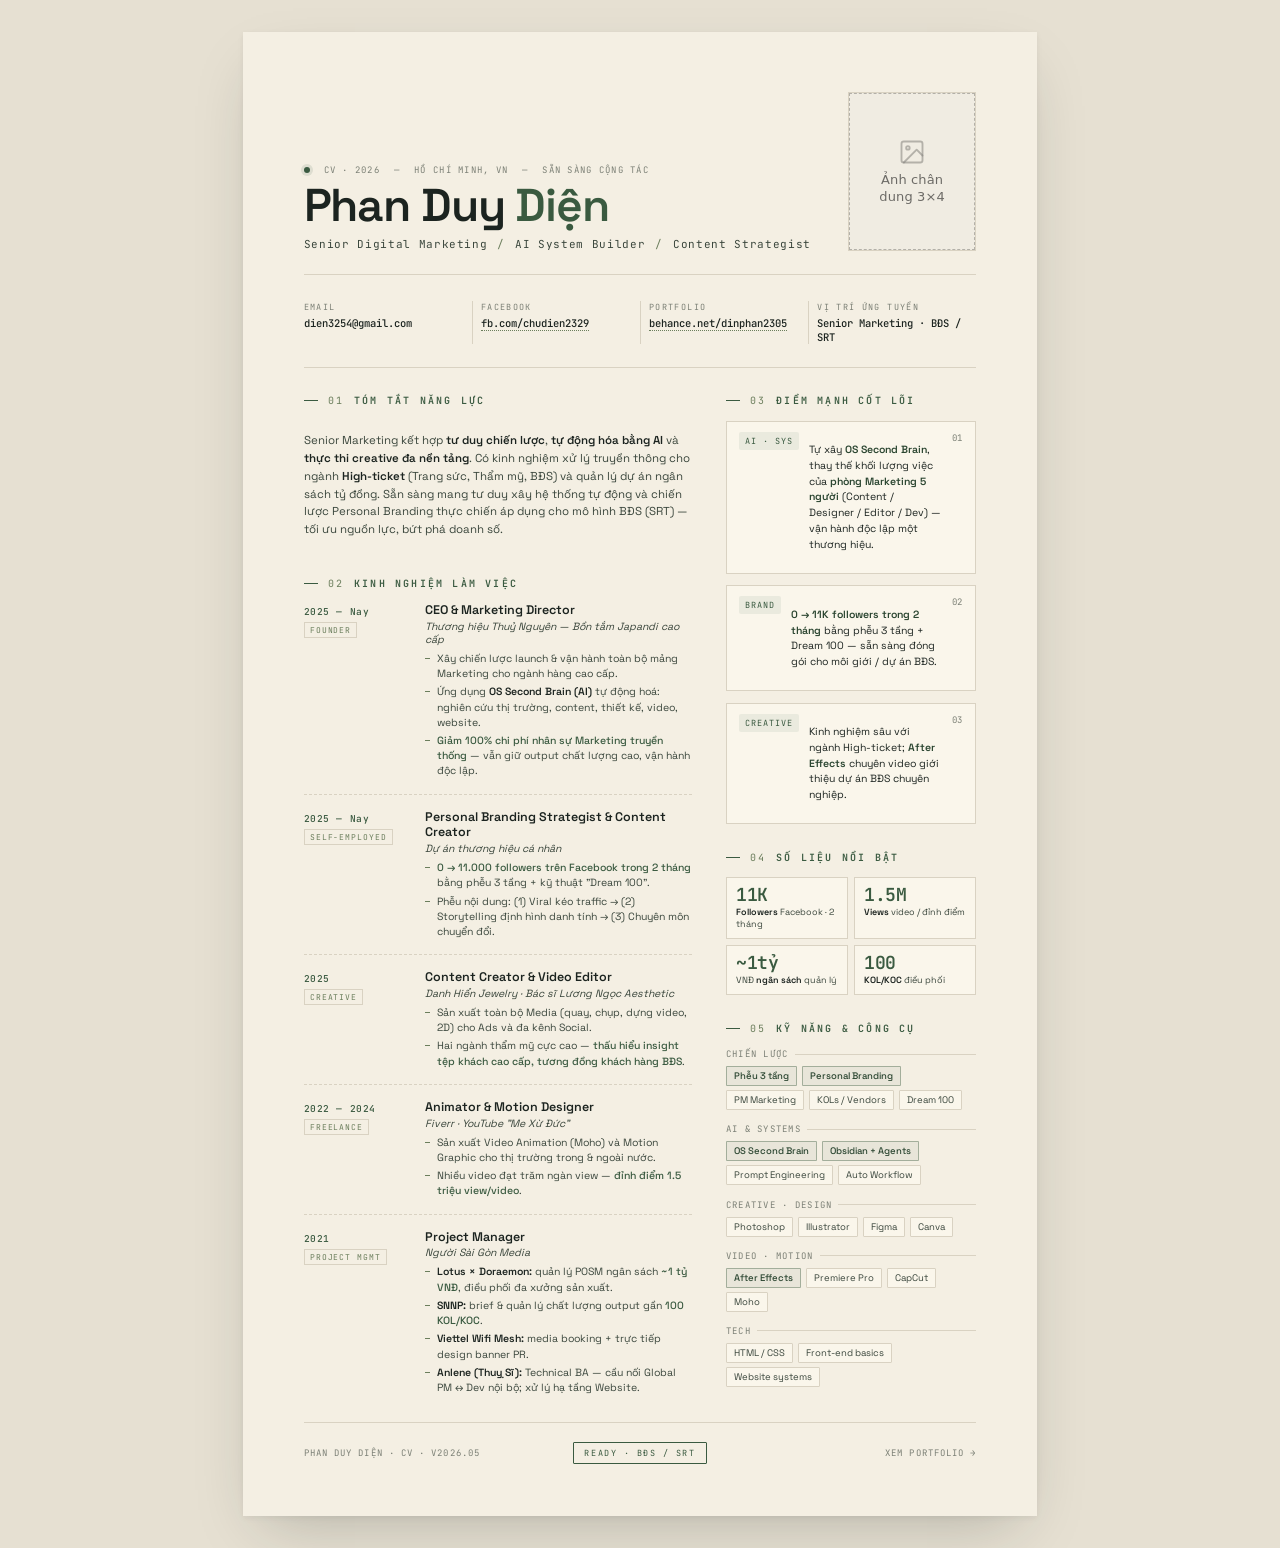
==== CV Phan Duy Dien-print.html @ 6ca37a7d "Initial commit: CV & Portfolio — Phan Duy Diện Static site with CV (print-ready) and interactive Por" ====
<!doctype html>
<html lang="vi">
<head>
<meta charset="utf-8" />
<meta name="viewport" content="width=device-width,initial-scale=1" />
<title>CV — Phan Duy Diện · Senior Digital Marketing</title>
<link rel="preconnect" href="https://fonts.googleapis.com" />
<link rel="preconnect" href="https://fonts.gstatic.com" crossorigin />
<link href="https://fonts.googleapis.com/css2?family=Space+Grotesk:wght@400;500;600;700&family=JetBrains+Mono:wght@400;500;600&display=swap" rel="stylesheet" />
<script src="image-slot.js"></script>
<style>
  :root {
    --bg: #F4EFE3;
    --surface: #FAF6EB;
    --ink: #1C2420;
    --ink-soft: #3A463C;
    --muted: #7C8076;
    --line: #D9D2C2;
    --green: #3A5A40;
    --green-deep: #2A4530;
    --olive: #6B7E5C;
    --accent: #3A5A40;
    --sans: 'Space Grotesk', system-ui, sans-serif;
    --mono: 'JetBrains Mono', ui-monospace, monospace;
  }

  * { box-sizing: border-box; }
  html, body { margin: 0; padding: 0; }
  body {
    background: #E6E0D2;
    font-family: var(--sans);
    color: var(--ink);
    -webkit-font-smoothing: antialiased;
    text-rendering: optimizeLegibility;
    padding: 32px 16px;
    display: flex;
    justify-content: center;
  }

  .page {
    width: 210mm;
    min-height: 297mm;
    background: var(--bg);
    padding: 16mm 16mm 14mm;
    box-shadow: 0 24px 60px -20px rgba(28, 36, 32, 0.25), 0 2px 6px rgba(28,36,32,0.06);
    position: relative;
    display: grid;
    grid-template-rows: auto 1fr auto;
    gap: 7mm;
  }

  /* ===== Header ===== */
  .head {
    display: grid;
    grid-template-columns: 1fr auto;
    align-items: end;
    gap: 8mm;
    padding-bottom: 6mm;
    border-bottom: 1px solid var(--line);
  }
  .head .meta-top {
    font-family: var(--mono);
    font-size: 9px;
    letter-spacing: 0.14em;
    text-transform: uppercase;
    color: var(--muted);
    display: flex;
    gap: 14px;
    align-items: center;
    margin-bottom: 8px;
  }
  .head .meta-top .dot {
    width: 6px; height: 6px; border-radius: 50%; background: var(--green);
    box-shadow: 0 0 0 3px rgba(58,90,64,0.12);
  }
  .head h1 {
    margin: 0;
    font-size: 46px;
    line-height: 0.95;
    letter-spacing: -0.025em;
    font-weight: 600;
    color: var(--ink);
  }
  .head h1 .last { color: var(--green); }
  .head .role {
    margin-top: 10px;
    font-family: var(--mono);
    font-size: 11px;
    letter-spacing: 0.06em;
    color: var(--ink-soft);
    display: flex;
    gap: 10px;
    flex-wrap: wrap;
    align-items: center;
  }
  .head .role span.sep { color: var(--olive); }

  .portrait {
    width: 34mm;
    height: 42mm;
    background: var(--surface);
    border: 1px solid var(--line);
    position: relative;
    overflow: hidden;
  }
  .portrait image-slot {
    position: absolute; inset: 0;
    width: 100%; height: 100%;
  }

  /* ===== Contact bar ===== */
  .contact-bar {
    display: grid;
    grid-template-columns: repeat(4, 1fr);
    gap: 0;
    font-family: var(--mono);
    font-size: 10.5px;
    color: var(--ink-soft);
    border-bottom: 1px solid var(--line);
    padding-bottom: 6mm;
  }
  .contact-bar .item {
    padding: 0 8px;
    border-left: 1px solid var(--line);
    display: flex;
    flex-direction: column;
    gap: 3px;
  }
  .contact-bar .item:first-child { border-left: 0; padding-left: 0; }
  .contact-bar .item .lbl {
    font-size: 8.5px;
    letter-spacing: 0.16em;
    color: var(--muted);
    text-transform: uppercase;
  }
  .contact-bar .item .val { color: var(--ink); font-weight: 500; word-break: break-all; }
  .contact-bar .item .val a { color: inherit; text-decoration: none; border-bottom: 1px dotted var(--olive); }

  /* ===== Layout ===== */
  .body-grid {
    display: grid;
    grid-template-columns: 1.55fr 1fr;
    gap: 9mm;
  }
  .col-main { display: flex; flex-direction: column; gap: 7mm; }
  .col-side { display: flex; flex-direction: column; gap: 7mm; }

  .section { display: flex; flex-direction: column; gap: 3.5mm; }
  .section h2 {
    margin: 0;
    font-family: var(--mono);
    font-size: 10px;
    letter-spacing: 0.22em;
    text-transform: uppercase;
    color: var(--green);
    font-weight: 600;
    display: flex;
    align-items: center;
    gap: 10px;
  }
  .section h2::before {
    content: "";
    width: 14px;
    height: 1px;
    background: var(--green);
  }
  .section h2 .num {
    color: var(--olive);
    font-weight: 400;
  }

  .summary {
    font-size: 11.5px;
    line-height: 1.55;
    color: var(--ink-soft);
    text-wrap: pretty;
  }
  .summary strong { color: var(--ink); font-weight: 600; }

  /* ===== Highlights ===== */
  .highlights { display: flex; flex-direction: column; gap: 3mm; }
  .hl {
    border: 1px solid var(--line);
    background: var(--surface);
    padding: 10px 12px;
    display: grid;
    grid-template-columns: auto 1fr auto;
    gap: 10px;
    align-items: start;
  }
  .hl .tag {
    font-family: var(--mono);
    font-size: 8.5px;
    letter-spacing: 0.12em;
    color: var(--green);
    background: rgba(58,90,64,0.08);
    padding: 3px 6px;
    border-radius: 2px;
    white-space: nowrap;
  }
  .hl .num {
    font-family: var(--mono);
    font-size: 9px;
    color: var(--muted);
    letter-spacing: 0.1em;
  }
  .hl .txt {
    font-size: 10.5px;
    line-height: 1.5;
    color: var(--ink);
  }
  .hl .txt strong { color: var(--green-deep); font-weight: 600; }

  /* ===== Experience ===== */
  .exp { display: flex; flex-direction: column; gap: 4mm; }
  .job {
    display: grid;
    grid-template-columns: 28mm 1fr;
    gap: 4mm;
    padding-bottom: 4mm;
    border-bottom: 1px dashed var(--line);
  }
  .job:last-child { border-bottom: 0; padding-bottom: 0; }
  .job .when {
    font-family: var(--mono);
    font-size: 9.5px;
    color: var(--muted);
    letter-spacing: 0.06em;
    padding-top: 2px;
    display: flex;
    flex-direction: column;
    gap: 4px;
  }
  .job .when .yr { color: var(--green); font-weight: 500; }
  .job .when .tag2 {
    display: inline-block;
    width: fit-content;
    padding: 2px 5px;
    border: 1px solid var(--line);
    font-size: 8px;
    letter-spacing: 0.12em;
    color: var(--olive);
    text-transform: uppercase;
  }
  .job .what .title {
    font-size: 12.5px;
    font-weight: 600;
    color: var(--ink);
    line-height: 1.25;
  }
  .job .what .org {
    font-size: 10.5px;
    color: var(--ink-soft);
    margin-top: 1px;
    font-style: italic;
  }
  .job .what ul {
    margin: 5px 0 0;
    padding: 0;
    list-style: none;
    display: flex;
    flex-direction: column;
    gap: 3px;
  }
  .job .what li {
    font-size: 10.5px;
    line-height: 1.45;
    color: var(--ink-soft);
    padding-left: 12px;
    position: relative;
  }
  .job .what li::before {
    content: "";
    position: absolute;
    left: 0; top: 7px;
    width: 5px; height: 1px;
    background: var(--olive);
  }
  .job .what li strong { color: var(--ink); font-weight: 600; }
  .job .what li em { font-style: normal; color: var(--green); font-weight: 500; }

  /* ===== Skills ===== */
  .skill-group { display: flex; flex-direction: column; gap: 6px; }
  .skill-group .lbl {
    font-family: var(--mono);
    font-size: 9px;
    letter-spacing: 0.14em;
    color: var(--muted);
    text-transform: uppercase;
    display: flex;
    align-items: center;
    gap: 6px;
  }
  .skill-group .lbl::after {
    content: "";
    flex: 1;
    height: 1px;
    background: var(--line);
  }
  .chips { display: flex; flex-wrap: wrap; gap: 4px 5px; }
  .chip {
    font-size: 9.5px;
    padding: 3px 7px;
    border: 1px solid var(--line);
    color: var(--ink-soft);
    background: var(--surface);
    border-radius: 1px;
    font-family: var(--sans);
  }
  .chip.pri { color: var(--green-deep); border-color: rgba(58,90,64,0.4); background: rgba(58,90,64,0.06); font-weight: 500; }

  /* ===== Achievements (side) ===== */
  .ach-grid { display: grid; grid-template-columns: 1fr 1fr; gap: 6px; }
  .ach {
    border: 1px solid var(--line);
    padding: 8px 9px;
    background: var(--surface);
    display: flex;
    flex-direction: column;
    gap: 2px;
  }
  .ach .big {
    font-family: var(--mono);
    font-size: 18px;
    font-weight: 600;
    color: var(--green);
    letter-spacing: -0.02em;
    line-height: 1;
  }
  .ach .cap {
    font-size: 9px;
    line-height: 1.35;
    color: var(--ink-soft);
  }
  .ach .cap strong { color: var(--ink); font-weight: 600; }

  /* ===== Languages / Education ===== */
  .kv { display: flex; flex-direction: column; gap: 5px; }
  .kv .row {
    display: grid;
    grid-template-columns: 1fr auto;
    align-items: baseline;
    gap: 8px;
    font-size: 10.5px;
    color: var(--ink-soft);
    padding-bottom: 4px;
    border-bottom: 1px dotted var(--line);
  }
  .kv .row .lab { color: var(--ink); font-weight: 500; }
  .kv .row .v { font-family: var(--mono); font-size: 9.5px; color: var(--muted); }

  /* ===== Footer ===== */
  .foot {
    border-top: 1px solid var(--line);
    padding-top: 5mm;
    display: grid;
    grid-template-columns: 1fr auto 1fr;
    align-items: center;
    gap: 10px;
    font-family: var(--mono);
    font-size: 9px;
    letter-spacing: 0.12em;
    color: var(--muted);
    text-transform: uppercase;
  }
  .foot .right { text-align: right; }
  .foot .stamp {
    border: 1px solid var(--green);
    color: var(--green);
    padding: 4px 10px;
    border-radius: 1px;
    font-size: 8.5px;
    letter-spacing: 0.18em;
  }

  /* ===== Print ===== */
  @media print {
    html, body {
      background: #fff;
      padding: 0;
      margin: 0;
      -webkit-print-color-adjust: exact;
      print-color-adjust: exact;
    }
    body { display: block; }
    .page {
      box-shadow: none;
      width: 210mm;
      min-height: 297mm;
      padding: 14mm 14mm 12mm;
      margin: 0;
      break-inside: avoid;
      page-break-inside: avoid;
    }
    .section, .job, .hl, .ach, .skill-group { break-inside: avoid; page-break-inside: avoid; }
    @page { size: A4; margin: 0; }
  }
  * { -webkit-print-color-adjust: exact; print-color-adjust: exact; }
</style>
</head>
<body>
<main class="page" data-screen-label="CV · A4">
  <!-- ============ HEAD ============ -->
  <header class="head">
    <div>
      <div class="meta-top">
        <span class="dot"></span>
        <span>CV · 2026</span>
        <span>—</span>
        <span>Hồ Chí Minh, VN</span>
        <span>—</span>
        <span>Sẵn sàng cộng tác</span>
      </div>
      <h1>Phan Duy <span class="last">Diện</span></h1>
      <div class="role">
        <span>Senior Digital Marketing</span>
        <span class="sep">/</span>
        <span>AI System Builder</span>
        <span class="sep">/</span>
        <span>Content Strategist</span>
      </div>
    </div>
    <div class="portrait">
      <image-slot id="cv-portrait" shape="rect" placeholder="Ảnh chân dung 3×4"></image-slot>
    </div>
  </header>

  <!-- ============ CONTACT ============ -->
  <div class="contact-bar">
    <div class="item">
      <span class="lbl">Email</span>
      <span class="val">dien3254@gmail.com</span>
    </div>
    <div class="item">
      <span class="lbl">Facebook</span>
      <span class="val"><a href="https://facebook.com/chudien2329">fb.com/chudien2329</a></span>
    </div>
    <div class="item">
      <span class="lbl">Portfolio</span>
      <span class="val"><a href="https://behance.net/dinphan2305">behance.net/dinphan2305</a></span>
    </div>
    <div class="item">
      <span class="lbl">Vị trí ứng tuyển</span>
      <span class="val">Senior Marketing · BĐS / SRT</span>
    </div>
  </div>

  <!-- ============ BODY ============ -->
  <div class="body-grid">

    <!-- ========= LEFT COL ========= -->
    <div class="col-main">

      <section class="section">
        <h2><span class="num">01</span> Tóm tắt năng lực</h2>
        <p class="summary">
          Senior Marketing kết hợp <strong>tư duy chiến lược</strong>, <strong>tự động hóa bằng AI</strong> và <strong>thực thi creative đa nền tảng</strong>. Có kinh nghiệm xử lý truyền thông cho ngành <strong>High-ticket</strong> (Trang sức, Thẩm mỹ, BĐS) và quản lý dự án ngân sách tỷ đồng. Sẵn sàng mang tư duy xây hệ thống tự động và chiến lược Personal Branding thực chiến áp dụng cho mô hình BĐS (SRT) — tối ưu nguồn lực, bứt phá doanh số.
        </p>
      </section>

      <section class="section">
        <h2><span class="num">02</span> Kinh nghiệm làm việc</h2>
        <div class="exp">

          <article class="job">
            <div class="when">
              <span class="yr">2025 — Nay</span>
              <span class="tag2">Founder</span>
            </div>
            <div class="what">
              <div class="title">CEO & Marketing Director</div>
              <div class="org">Thương hiệu Thuỷ Nguyên — Bồn tắm Japandi cao cấp</div>
              <ul>
                <li>Xây chiến lược launch & vận hành toàn bộ mảng Marketing cho ngành hàng cao cấp.</li>
                <li>Ứng dụng <strong>OS Second Brain (AI)</strong> tự động hoá: nghiên cứu thị trường, content, thiết kế, video, website.</li>
                <li><em>Giảm 100% chi phí nhân sự Marketing truyền thống</em> — vẫn giữ output chất lượng cao, vận hành độc lập.</li>
              </ul>
            </div>
          </article>

          <article class="job">
            <div class="when">
              <span class="yr">2025 — Nay</span>
              <span class="tag2">Self-employed</span>
            </div>
            <div class="what">
              <div class="title">Personal Branding Strategist & Content Creator</div>
              <div class="org">Dự án thương hiệu cá nhân</div>
              <ul>
                <li><em>0 → 11.000 followers trên Facebook trong 2 tháng</em> bằng phễu 3 tầng + kỹ thuật "Dream 100".</li>
                <li>Phễu nội dung: (1) Viral kéo traffic → (2) Storytelling định hình danh tính → (3) Chuyên môn chuyển đổi.</li>
              </ul>
            </div>
          </article>

          <article class="job">
            <div class="when">
              <span class="yr">2025</span>
              <span class="tag2">Creative</span>
            </div>
            <div class="what">
              <div class="title">Content Creator & Video Editor</div>
              <div class="org">Danh Hiển Jewelry · Bác sĩ Lương Ngọc Aesthetic</div>
              <ul>
                <li>Sản xuất toàn bộ Media (quay, chụp, dựng video, 2D) cho Ads và đa kênh Social.</li>
                <li>Hai ngành thẩm mỹ cực cao — <em>thấu hiểu insight tệp khách cao cấp, tương đồng khách hàng BĐS</em>.</li>
              </ul>
            </div>
          </article>

          <article class="job">
            <div class="when">
              <span class="yr">2022 — 2024</span>
              <span class="tag2">Freelance</span>
            </div>
            <div class="what">
              <div class="title">Animator & Motion Designer</div>
              <div class="org">Fiverr · YouTube "Me Xừ Đức"</div>
              <ul>
                <li>Sản xuất Video Animation (Moho) và Motion Graphic cho thị trường trong & ngoài nước.</li>
                <li>Nhiều video đạt trăm ngàn view — <em>đỉnh điểm 1.5 triệu view/video</em>.</li>
              </ul>
            </div>
          </article>

          <article class="job">
            <div class="when">
              <span class="yr">2021</span>
              <span class="tag2">Project Mgmt</span>
            </div>
            <div class="what">
              <div class="title">Project Manager</div>
              <div class="org">Người Sài Gòn Media</div>
              <ul>
                <li><strong>Lotus × Doraemon:</strong> quản lý POSM ngân sách <em>~1 tỷ VNĐ</em>, điều phối đa xưởng sản xuất.</li>
                <li><strong>SNNP:</strong> brief & quản lý chất lượng output gần <em>100 KOL/KOC</em>.</li>
                <li><strong>Viettel Wifi Mesh:</strong> media booking + trực tiếp design banner PR.</li>
                <li><strong>Anlene (Thuỵ Sĩ):</strong> Technical BA — cầu nối Global PM ↔ Dev nội bộ; xử lý hạ tầng Website.</li>
              </ul>
            </div>
          </article>

        </div>
      </section>
    </div>

    <!-- ========= RIGHT COL ========= -->
    <aside class="col-side">

      <section class="section">
        <h2><span class="num">03</span> Điểm mạnh cốt lõi</h2>
        <div class="highlights">
          <div class="hl">
            <span class="tag">AI · SYS</span>
            <p class="txt">Tự xây <strong>OS Second Brain</strong>, thay thế khối lượng việc của <strong>phòng Marketing 5 người</strong> (Content / Designer / Editor / Dev) — vận hành độc lập một thương hiệu.</p>
            <span class="num">01</span>
          </div>
          <div class="hl">
            <span class="tag">BRAND</span>
            <p class="txt"><strong>0 → 11K followers trong 2 tháng</strong> bằng phễu 3 tầng + Dream 100 — sẵn sàng đóng gói cho môi giới / dự án BĐS.</p>
            <span class="num">02</span>
          </div>
          <div class="hl">
            <span class="tag">CREATIVE</span>
            <p class="txt">Kinh nghiệm sâu với ngành High-ticket; <strong>After Effects</strong> chuyên video giới thiệu dự án BĐS chuyên nghiệp.</p>
            <span class="num">03</span>
          </div>
        </div>
      </section>

      <section class="section">
        <h2><span class="num">04</span> Số liệu nổi bật</h2>
        <div class="ach-grid">
          <div class="ach">
            <div class="big">11K</div>
            <div class="cap"><strong>Followers</strong> Facebook · 2 tháng</div>
          </div>
          <div class="ach">
            <div class="big">1.5M</div>
            <div class="cap"><strong>Views</strong> video / đỉnh điểm</div>
          </div>
          <div class="ach">
            <div class="big">~1tỷ</div>
            <div class="cap">VNĐ <strong>ngân sách</strong> quản lý</div>
          </div>
          <div class="ach">
            <div class="big">100</div>
            <div class="cap"><strong>KOL/KOC</strong> điều phối</div>
          </div>
        </div>
      </section>

      <section class="section">
        <h2><span class="num">05</span> Kỹ năng & Công cụ</h2>

        <div class="skill-group">
          <div class="lbl">Chiến lược</div>
          <div class="chips">
            <span class="chip pri">Phễu 3 tầng</span>
            <span class="chip pri">Personal Branding</span>
            <span class="chip">PM Marketing</span>
            <span class="chip">KOLs / Vendors</span>
            <span class="chip">Dream 100</span>
          </div>
        </div>

        <div class="skill-group">
          <div class="lbl">AI & Systems</div>
          <div class="chips">
            <span class="chip pri">OS Second Brain</span>
            <span class="chip pri">Obsidian + Agents</span>
            <span class="chip">Prompt Engineering</span>
            <span class="chip">Auto Workflow</span>
          </div>
        </div>

        <div class="skill-group">
          <div class="lbl">Creative · Design</div>
          <div class="chips">
            <span class="chip">Photoshop</span>
            <span class="chip">Illustrator</span>
            <span class="chip">Figma</span>
            <span class="chip">Canva</span>
          </div>
        </div>

        <div class="skill-group">
          <div class="lbl">Video · Motion</div>
          <div class="chips">
            <span class="chip pri">After Effects</span>
            <span class="chip">Premiere Pro</span>
            <span class="chip">CapCut</span>
            <span class="chip">Moho</span>
          </div>
        </div>

        <div class="skill-group">
          <div class="lbl">Tech</div>
          <div class="chips">
            <span class="chip">HTML / CSS</span>
            <span class="chip">Front-end basics</span>
            <span class="chip">Website systems</span>
          </div>
        </div>
      </section>

    </aside>
  </div>

  <!-- ============ FOOT ============ -->
  <footer class="foot">
    <div>Phan Duy Diện · CV · v2026.05</div>
    <div class="stamp">Ready · BĐS / SRT</div>
    <div class="right">Xem Portfolio →</div>
  </footer>
</main>
<script>
  (async function () {
    try { if (document.fonts && document.fonts.ready) { await document.fonts.ready; } } catch (e) {}
    await new Promise((r) => requestAnimationFrame(() => requestAnimationFrame(r)));
    await new Promise((r) => setTimeout(r, 500));
    window.print();
  })();
</script>
</body>
</html>
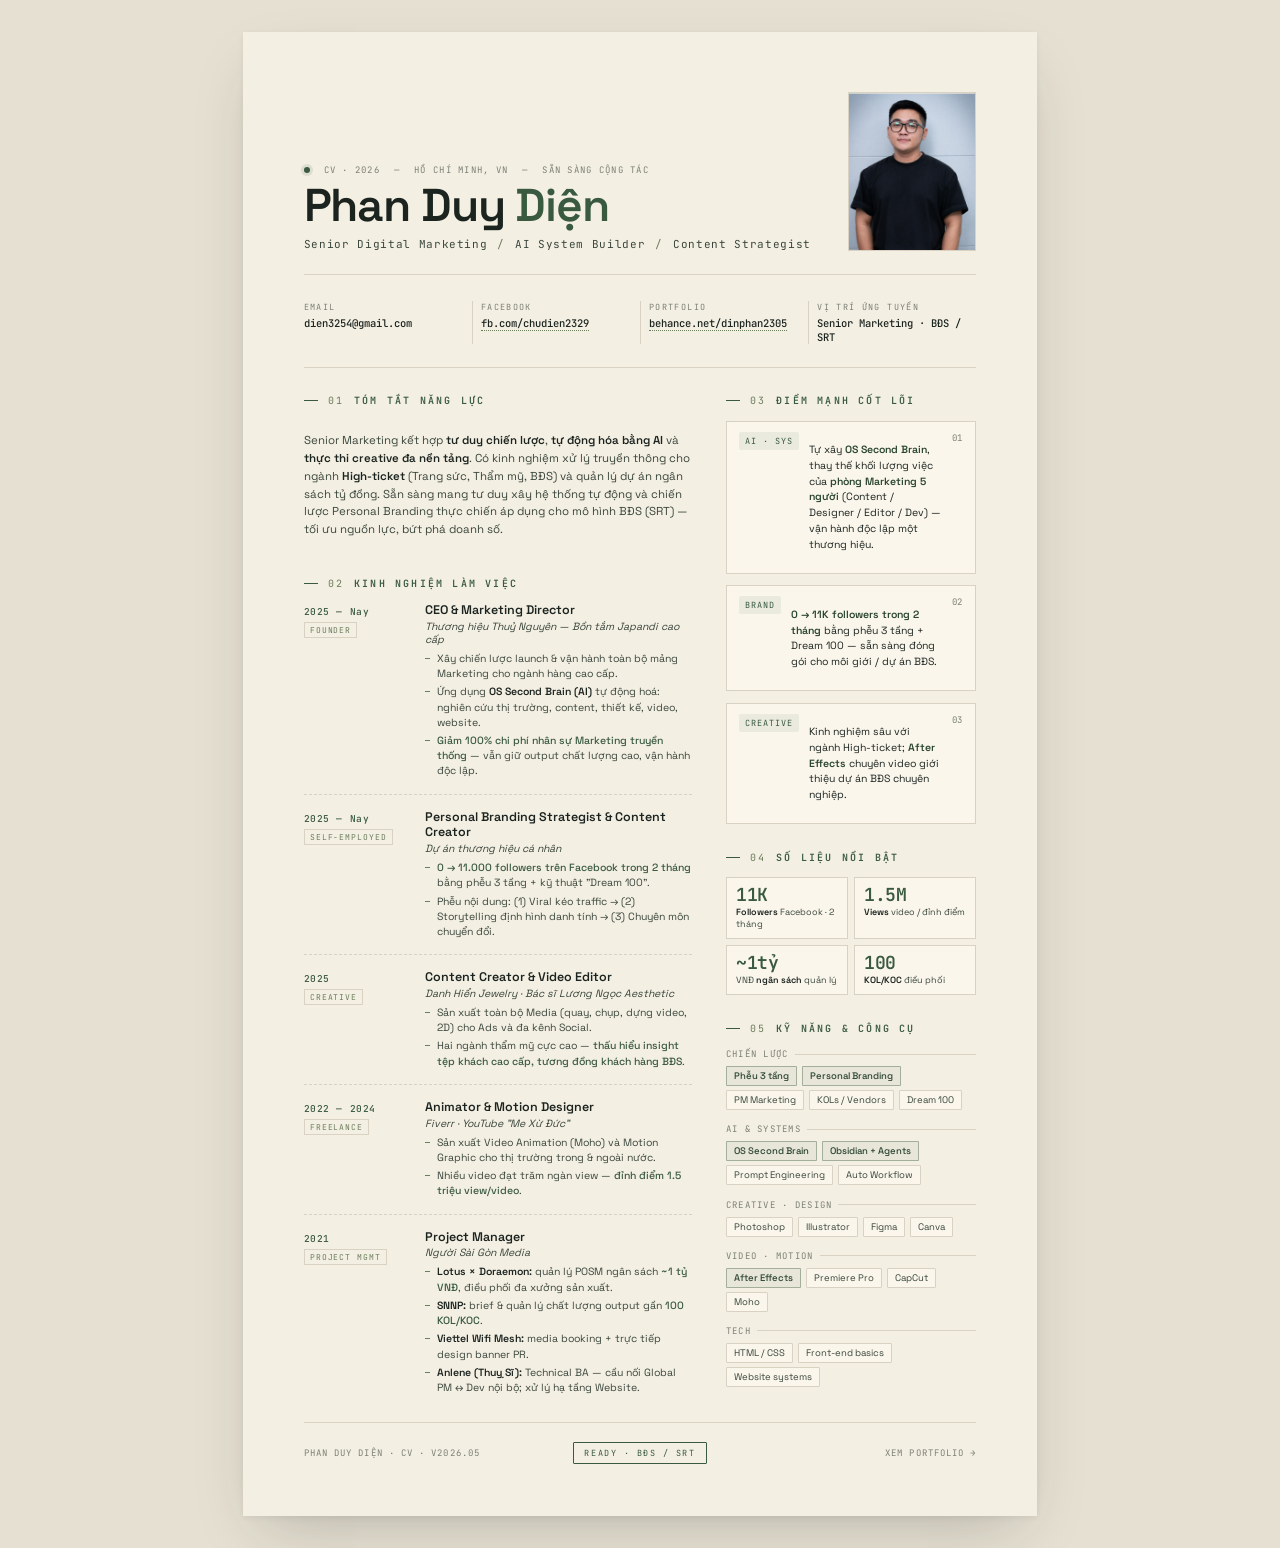
==== commit 8e6443c6: "feat: thêm ảnh chân dung vào Portfolio hero và CV portrait Chèn portrait.png vào cả 3 file HTML qua " ====
--- a/CV Phan Duy Dien-print.html
+++ b/CV Phan Duy Dien-print.html
@@ -421,7 +421,7 @@
       </div>
     </div>
     <div class="portrait">
-      <image-slot id="cv-portrait" shape="rect" placeholder="Ảnh chân dung 3×4"></image-slot>
+      <image-slot id="cv-portrait" shape="rect" placeholder="Ảnh chân dung 3×4" src="assets/portrait.png"></image-slot>
     </div>
   </header>
 
